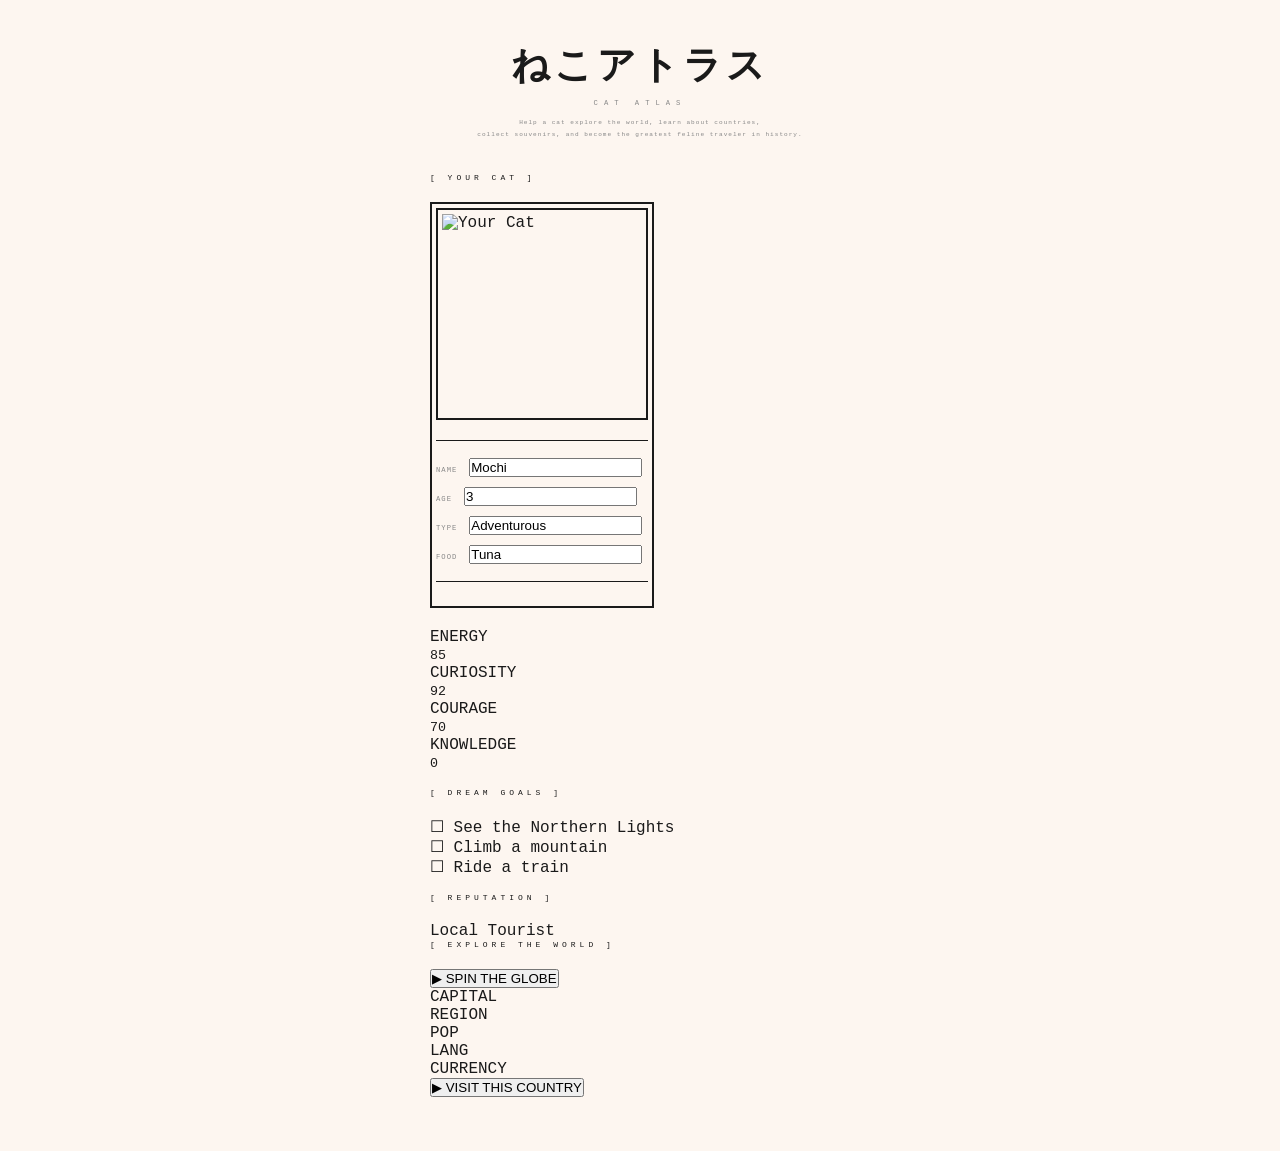
==== index.html @ 6ae35100 "Added a game-like structure" ====
<!DOCTYPE html>
<html lang="en">
<head>
    <meta charset="UTF-8">
    <meta name="viewport" content="width=device-width, initial-scale=1.0">
    <title>CatAtlas</title>
    <link href="https://fonts.googleapis.com/css2?family=Fredoka+One&family=Nunito:wght@400;700&display=swap" rel="stylesheet">
    <link rel="stylesheet" href="style.css">
</head>
<body>
    <div class="container">
        <header>
            <h1>ねこアトラス</h1>
            <p class="subtitle">CAT ATLAS</p>
            <p class="tagline">Help a cat explore the world, learn about countries,<br>collect souvenirs, and become the greatest feline traveler in history.</p>
        </header>

        <section class="card" id="cat-profile">
            <div class="card-title">[ YOUR CAT ]</div>
            <div class="img-frame">
                <div class="img-frame">
                <img id="catImage" src="cat.png" alt="Your Cat">
            </div>
            <div class="profile-info">
                <p><span>NAME</span><input class="editable" id="catName" value="Mochi" maxlength="12"></p>
                <p><span>AGE</span><input class="editable" id="catAge" value="3" maxlength="3"></p>
                <p><span>TYPE</span><input class="editable" id="catType" value="Adventurous" maxlength="14"></p>
                <p><span>FOOD</span><input class="editable" id="catFood" value="Tuna" maxlength="14"></p>
            </div>
        </div>
        <div class="stats">
            <div class="stat-row"><span>ENERGY</span><div class="bar"><div class="fill" style="width:85%"></div></div><small>85</small></div>
            <div class="stat-row"><span>CURIOSITY</span><div class="bar"><div class="fill" style="width:92%"></div></div><small>92</small></div>
            <div class="stat-row"><span>COURAGE</span><div class="bar"><div class="fill" style="width:70%"></div></div><small>70</small></div>
            <div class="stat-row"><span>KNOWLEDGE</span><div class="bar"><div class="fill" id="knowledgeFill" style="width:0%"></div></div><small id="knowledgeVal">0</small></div>
        </div>
        <div class="dream-goals">
            <div class="card-title" style="margin-top:16px">[ DREAM GOALS ]</div>
            <p id="goal1">☐ See the Northern Lights</p>
            <p id="goal2">☐ Climb a mountain</p>
            <p id="goal3">☐ Ride a train</p>
        </div>
        <div class="reputation">
            <div class="card-title" style="margin-top:16px">[ REPUTATION ]</div>
            <p id="reputationTitle">Local Tourist</p>
        </div>
    </section>

    <section class="card" id="explore">
        <div class="card-title">[ EXPLORE THE WORLD ]</div>
        <button id="spinBtn">▶ SPIN THE GLOBE</button>
        <div id="countryInfo" class="country-info hidden">
            <div class="country-header">
                <span id="countryFlag"></span>
                <strong id="countryName"></strong>
            </div>
            <div class="fact-grid">
                <p><span>CAPITAL</span><span id="countryCapital"></span></p>
                <p><span>REGION</span><span id="countryRegion"></span></p>
                <p><span>POP</span><span id="countryPop"></span></p>
                <p><span>LANG</span><span id="countryLang"></span></p>
                <p><span>CURRENCY</span><span id="countryCurrency"></span></p>
            </div>
            <div class="fun-fact" id="funFact"></div>
            <button id="visitBtn">▶ VISIT THIS COUNTRY</button>
        </div>
    </section>

    <script src="app.js"></script>
</body>
</html>
---- style.css ----
* {
    margin: 0;
    padding: 0;
    box-sizing: border-box;
}

body {
    background: #fdf6f0;
    min-height: 100vh;
    font-family: 'Press Start 2P', monospace;
    display: flex;
    justify-content: center;
    padding: 40px 16px;
    color: #1a1a1a;
}

.container {
    max-width: 420px;
    width: 100%;
}

header {
    text-align: center;
    margin-bottom: 32px;
}

.subtitle {
    font-size: 0.45rem;
    letter-spacing: 6px;
    color: #888;
    margin-bottom: 10px;
}

header h1 {
    font-family: 'Sawarabi Mincho', serif;
    font-size: 2.4rem;
    color: #1a1a1a;
    letter-spacing: 4px;
    margin-bottom: 8px;
}

.tagline {
    font-size: 0.38rem;
    color: #888;
    letter-spacing: 1px;
    line-height: 2;
}

.profile-card {
    border: 2px solid #1a1a1a;
    background: #fff;
    padding: 24px;
    text-align: center;
}

.card-title {
    font-size: 0.5rem;
    letter-spacing: 4px;
    margin-bottom: 20px;
    color: #1a1a1a;
}

.img-frame {
    border: 2px solid #1a1a1a;
    display: inline-block;
    padding: 4px;
    margin-bottom: 20px;
}

#catImage {
    width: 200px;
    height: 200px;
    object-fit: cover;
    object-position: center;
    display: block;
    margin: 0 auto;
}

#catImage.loading {
    opacity: 0.3;
}

.profile-info {
    text-align: left;
    border-top: 1px solid #1a1a1a;
    border-bottom: 1px solid #1a1a1a;
    padding: 12px 0;
    margin-bottom: 20px;
}

.profile-info p {
    font-size: 0.45rem;
    padding: 5px 0;
    letter-spacing: 1px;
    color: #1a1a1a;
}

.profile-info span {
    color: #888;
    margin-right: 12px;
}

#newCatBtn {
    background: #1a1a1a;
    border: 2px solid #1a1a1a;
    color: #fdf6f0;
    font-family: 'Press Start 2P', monospace;
    font-size: 0.5rem;
    padding: 12px 24px;
    cursor: pointer;
    letter-spacing: 2px;
    transition: background 0.15s, color 0.15s;
}

#newCatBtn:hover {
    background: #fdf6f0;
    color: #1a1a1a;
}

#newCatBtn:disabled {
    opacity: 0.4;
    cursor: not-allowed;
}
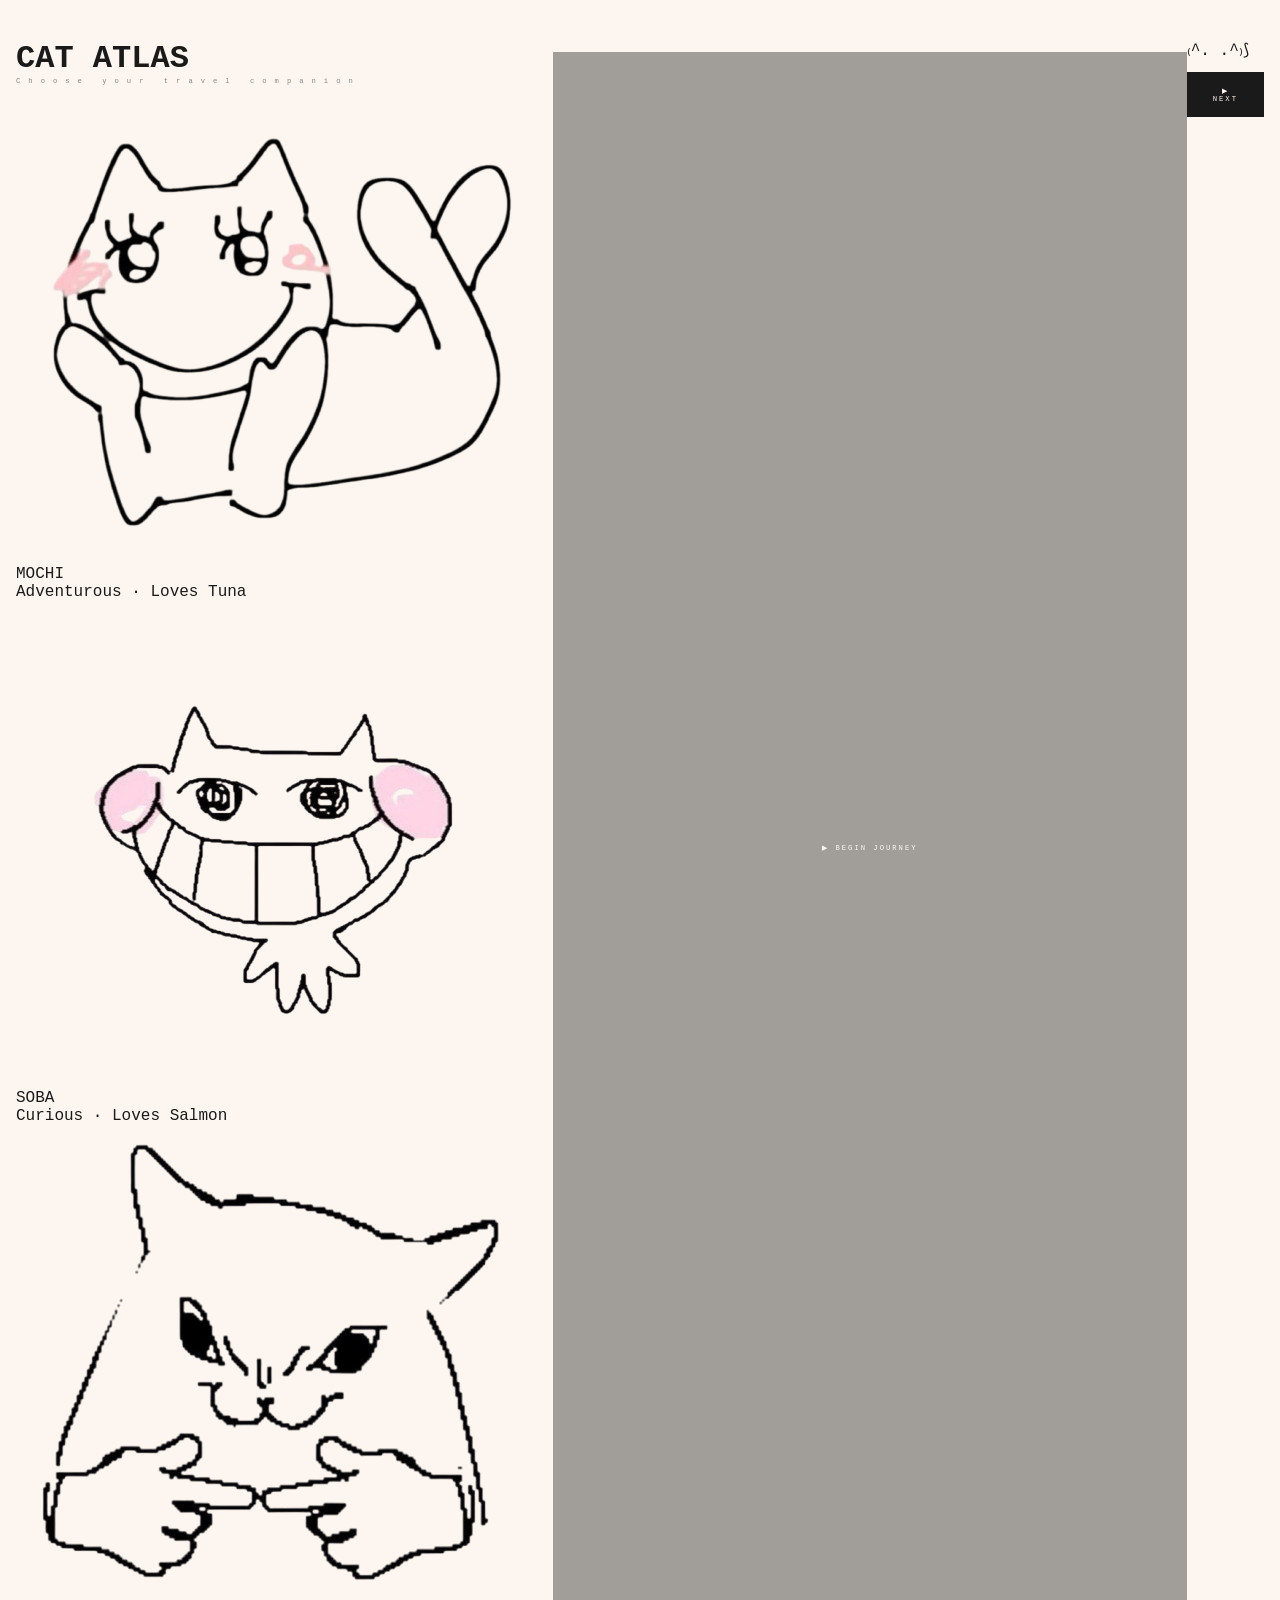
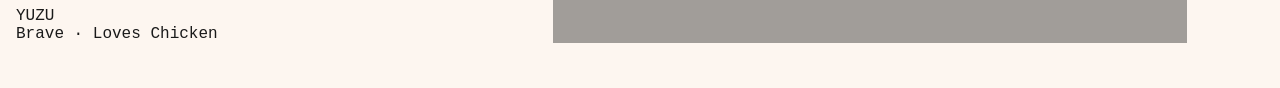
==== commit de1264e3: "Changing the whole html to create an actual character selection based experience" ====
--- a/index.html
+++ b/index.html
@@ -8,64 +8,52 @@
     <link rel="stylesheet" href="style.css">
 </head>
 <body>
-    <div class="container">
-        <header>
-            <h1>ねこアトラス</h1>
-            <p class="subtitle">CAT ATLAS</p>
-            <p class="tagline">Help a cat explore the world, learn about countries,<br>collect souvenirs, and become the greatest feline traveler in history.</p>
-        </header>
 
-        <section class="card" id="cat-profile">
-            <div class="card-title">[ YOUR CAT ]</div>
-            <div class="img-frame">
-                <div class="img-frame">
-                <img id="catImage" src="cat.png" alt="Your Cat">
-            </div>
-            <div class="profile-info">
-                <p><span>NAME</span><input class="editable" id="catName" value="Mochi" maxlength="12"></p>
-                <p><span>AGE</span><input class="editable" id="catAge" value="3" maxlength="3"></p>
-                <p><span>TYPE</span><input class="editable" id="catType" value="Adventurous" maxlength="14"></p>
-                <p><span>FOOD</span><input class="editable" id="catFood" value="Tuna" maxlength="14"></p>
+            <div class="cat-picker">
+                <div class="screen-select" class="screen active">
+                    <h1 class="screen-inner">
+                        <h1 class="logo">CAT ATLAS</h1>
+                        <p class="subtitle">Choose your travel companion</p>
+                    </h1>
+                    </div>
+                    <div class="cat-option" data-cat="mochi" data-img="mochi.png">
+                        <div class="cat-avatar">
+                            <img src="mochi.png" alt="Mochi">
+                        </div>
+                        <p class="cat-name">MOCHI</p>
+                        <p class="cat-desc">Adventurous · Loves Tuna</p>
+                    </div>
+                    <div class="cat-option" data-cat="soba" data-img="soba.png">
+                        <div class="cat-avatar">
+                            <img src="soba.png" alt="Soba">
+                        </div>
+                        <p class="cat-name">SOBA</p>
+                        <p class="cat-desc">Curious · Loves Salmon</p>
+                    </div>
+                    <div class="cat-option" data-cat="yuzu" data-img="yuzu.png">
+                        <div class="cat-avatar">
+                            <img src="yuzu.png" alt="Yuzu">
+                        </div>
+                        <p class="cat-name">YUZU</p>
+                        <p class="cat-desc">Brave · Loves Chicken</p>
+                    </div>
+                </div>
+
+                        <button id="selectCatBtn" disabled>▶ BEGIN JOURNEY</button>
             </div>
         </div>
-        <div class="stats">
-            <div class="stat-row"><span>ENERGY</span><div class="bar"><div class="fill" style="width:85%"></div></div><small>85</small></div>
-            <div class="stat-row"><span>CURIOSITY</span><div class="bar"><div class="fill" style="width:92%"></div></div><small>92</small></div>
-            <div class="stat-row"><span>COURAGE</span><div class="bar"><div class="fill" style="width:70%"></div></div><small>70</small></div>
-            <div class="stat-row"><span>KNOWLEDGE</span><div class="bar"><div class="fill" id="knowledgeFill" style="width:0%"></div></div><small id="knowledgeVal">0</small></div>
+
+        <div id="screen-intro" class="screen">
+            <div class="screen-inner">
+                <div class="narrator-box">
+                    <div class="narratort-avatar" id="narratorAvatar">₍^. .^₎⟆</div>
+                    <div class="speech-bubble" id="speechBubble">
+                        <p id="narratorText"></p>
+                        <span class="cursor"></span>
+                    </div>
+                </div>
+                <button id="nextLineBtn">▶ NEXT</button>
+            </div>
         </div>
-        <div class="dream-goals">
-            <div class="card-title" style="margin-top:16px">[ DREAM GOALS ]</div>
-            <p id="goal1">☐ See the Northern Lights</p>
-            <p id="goal2">☐ Climb a mountain</p>
-            <p id="goal3">☐ Ride a train</p>
-        </div>
-        <div class="reputation">
-            <div class="card-title" style="margin-top:16px">[ REPUTATION ]</div>
-            <p id="reputationTitle">Local Tourist</p>
-        </div>
-    </section>
 
-    <section class="card" id="explore">
-        <div class="card-title">[ EXPLORE THE WORLD ]</div>
-        <button id="spinBtn">▶ SPIN THE GLOBE</button>
-        <div id="countryInfo" class="country-info hidden">
-            <div class="country-header">
-                <span id="countryFlag"></span>
-                <strong id="countryName"></strong>
-            </div>
-            <div class="fact-grid">
-                <p><span>CAPITAL</span><span id="countryCapital"></span></p>
-                <p><span>REGION</span><span id="countryRegion"></span></p>
-                <p><span>POP</span><span id="countryPop"></span></p>
-                <p><span>LANG</span><span id="countryLang"></span></p>
-                <p><span>CURRENCY</span><span id="countryCurrency"></span></p>
-            </div>
-            <div class="fun-fact" id="funFact"></div>
-            <button id="visitBtn">▶ VISIT THIS COUNTRY</button>
-        </div>
-    </section>
-
-    <script src="app.js"></script>
-</body>
-</html>
+        
--- a/style.css
+++ b/style.css
@@ -1,7 +1,7 @@
-* {
-    margin: 0;
-    padding: 0;
-    box-sizing: border-box;
+* { 
+    margin: 0; 
+    padding: 0; 
+    box-sizing: border-box; 
 }
 
 body {
@@ -15,109 +15,214 @@
 }
 
 .container {
-    max-width: 420px;
+    max-width: 520px;
     width: 100%;
-}
-
-header {
-    text-align: center;
-    margin-bottom: 32px;
-}
-
-.subtitle {
-    font-size: 0.45rem;
-    letter-spacing: 6px;
-    color: #888;
-    margin-bottom: 10px;
+    display: flex;
+    flex-direction: column;
+    gap: 24px;
+}
+
+header { 
+    text-align: center; 
 }
 
 header h1 {
     font-family: 'Sawarabi Mincho', serif;
     font-size: 2.4rem;
-    color: #1a1a1a;
     letter-spacing: 4px;
-    margin-bottom: 8px;
+    margin-bottom: 6px;
+}
+
+.subtitle {
+    font-size: 0.45rem;
+    letter-spacing: 8px;
+    color: #888;
+    margin-bottom: 10px;
 }
 
 .tagline {
     font-size: 0.38rem;
     color: #888;
-    letter-spacing: 1px;
-    line-height: 2;
-}
-
-.profile-card {
+    line-height: 2.4;
+}
+
+.card {
     border: 2px solid #1a1a1a;
     background: #fff;
     padding: 24px;
-    text-align: center;
 }
 
 .card-title {
-    font-size: 0.5rem;
+    font-size: 0.45rem;
     letter-spacing: 4px;
-    margin-bottom: 20px;
-    color: #1a1a1a;
+    margin-bottom: 16px;
 }
 
 .img-frame {
     border: 2px solid #1a1a1a;
     display: inline-block;
     padding: 4px;
-    margin-bottom: 20px;
+    margin-bottom: 16px;
 }
 
 #catImage {
-    width: 200px;
-    height: 200px;
+    width: 120px;
+    height: 120px;
     object-fit: cover;
     object-position: center;
     display: block;
-    margin: 0 auto;
-}
-
-#catImage.loading {
-    opacity: 0.3;
-}
-
-.profile-info {
-    text-align: left;
-    border-top: 1px solid #1a1a1a;
-    border-bottom: 1px solid #1a1a1a;
-    padding: 12px 0;
-    margin-bottom: 20px;
+}
+
+.profile-info { 
+    margin-bottom: 16px; 
 }
 
 .profile-info p {
-    font-size: 0.45rem;
+    font-size: 0.4rem;
+    padding: 6px 0;
+    border-bottom: 1px dashed #eee;
+    display: flex;
+    align-items: center;
+    gap: 10px;
+}
+
+.profile-info span { 
+    color: #888; 
+    min-width: 44px; 
+}
+
+.editable {
+    font-family: 'Press Start 2P', monospace;
+    font-size: 0.4rem;
+    border: none;
+    background: transparent;
+    color: #1a1a1a;
+    outline: none;
+    border-bottom: 1px dashed #ccc;
+    width: 100%;
+}
+
+.stats { 
+    margin-bottom: 16px; 
+}
+
+.stat-row {
+    display: flex;
+    align-items: center;
+    gap: 8px;
+    margin-bottom: 8px;
+    font-size: 0.35rem;
+}
+
+.stat-row > span { 
+    min-width: 88px; 
+    color: #888; 
+}
+
+.bar {
+    flex: 1;
+    height: 6px;
+    background: #eee;
+    border: 1px solid #ccc;
+}
+
+.fill {
+    height: 100%;
+    background: #1a1a1a;
+    transition: width 0.4s ease;
+}
+
+.stat-row small { 
+    min-width: 24px; 
+    text-align: right; 
+    font-size: 0.35rem; 
+}
+
+.dream-goals p, .reputation p {
+    font-size: 0.4rem;
+    color: #888;
+    padding: 4px 0;
+    line-height: 2;
+}
+
+#reputationTitle { 
+    color: #1a1a1a; 
+    font-size: 0.45rem; 
+}
+
+.country-info { 
+    margin-top: 16px; 
+}
+
+.country-info.hidden { 
+    display: none; 
+}
+
+.country-header {
+    display: flex;
+    align-items: center;
+    gap: 10px;
+    margin-bottom: 14px;
+}
+
+#countryFlag { 
+    font-size: 2rem; 
+}
+
+#countryName { 
+    font-size: 0.5rem; 
+    letter-spacing: 2px; 
+}
+
+.fact-grid p {
+    font-size: 0.38rem;
     padding: 5px 0;
-    letter-spacing: 1px;
-    color: #1a1a1a;
-}
-
-.profile-info span {
-    color: #888;
-    margin-right: 12px;
-}
-
-#newCatBtn {
+    border-bottom: 1px dashed #eee;
+    display: flex;
+    gap: 10px;
+}
+
+.fact-grid p span:first-child { 
+    color: #888; 
+    min-width: 74px; 
+}
+
+.fun-fact {
+    margin: 14px 0;
+    font-size: 0.38rem;
+    line-height: 2.4;
+    color: #555;
+    border-left: 3px solid #1a1a1a;
+    padding-left: 12px;
+}
+
+button {
     background: #1a1a1a;
     border: 2px solid #1a1a1a;
     color: #fdf6f0;
     font-family: 'Press Start 2P', monospace;
-    font-size: 0.5rem;
+    font-size: 0.45rem;
     padding: 12px 24px;
     cursor: pointer;
     letter-spacing: 2px;
     transition: background 0.15s, color 0.15s;
-}
-
-#newCatBtn:hover {
-    background: #fdf6f0;
-    color: #1a1a1a;
-}
-
-#newCatBtn:disabled {
-    opacity: 0.4;
-    cursor: not-allowed;
-}+    width: 100%;
+    display: block;
+    margin-top: 12px;
+}
+
+button:hover { 
+    background: #fdf6f0; 
+    color: #1a1a1a; 
+}
+
+button:disabled { 
+    opacity: 0.4; 
+    cursor: not-allowed; 
+}
+
+.placeholder { 
+    font-size: 0.38rem; 
+    color: #bbb; 
+    line-height: 2; 
+}
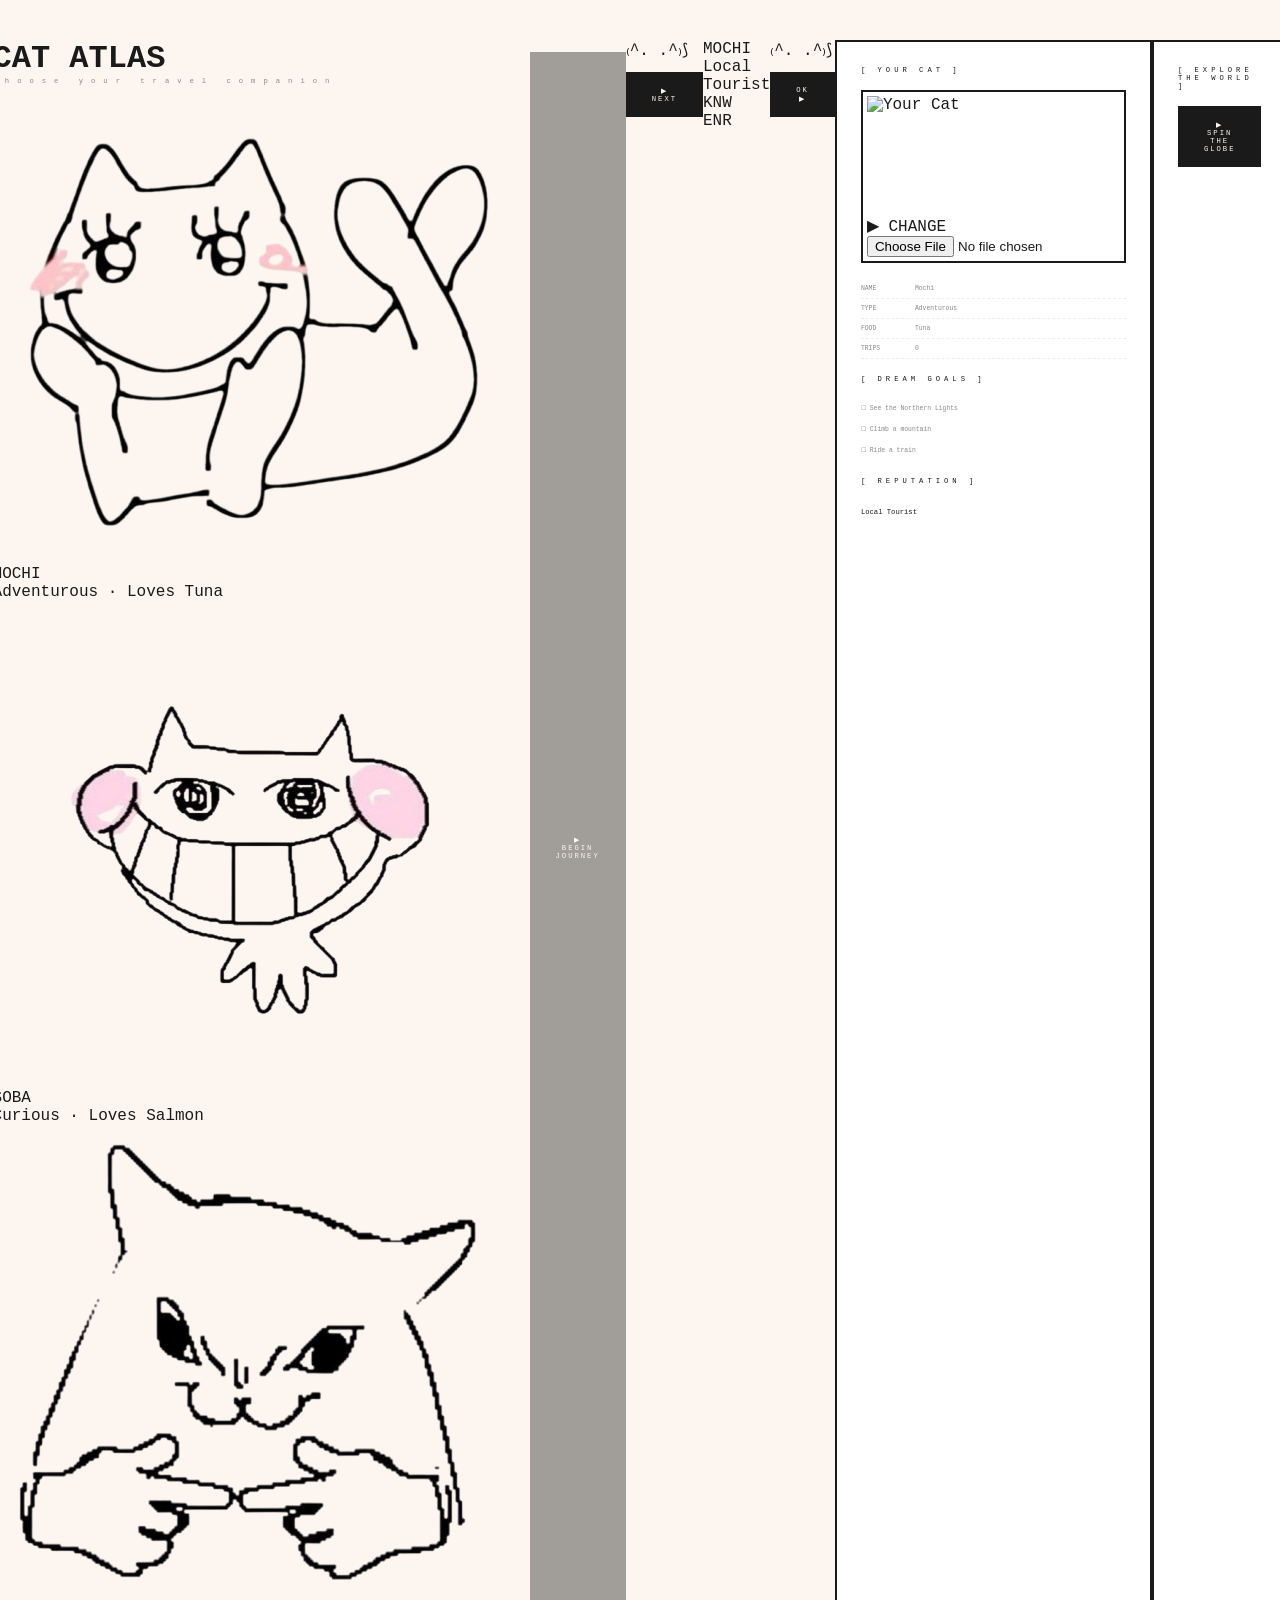
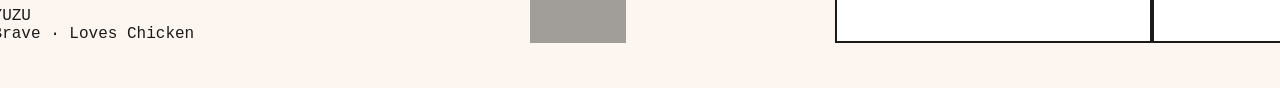
==== commit fb2dce9c: "Added the interface and basic js to figure out the user chosen cat routes" ====
--- a/index.html
+++ b/index.html
@@ -56,4 +56,68 @@
             </div>
         </div>
 
-        +        <div id="screen-game" class="screen">
+
+            <div id="cat-bar">
+                <div class="cat-bar-avatar" id="barAvatar">MOCHI</div>
+                <span id="barRep">Local Tourist</span>
+            </div>
+            <div class="cat-bar-stats">
+                <div class="mini-stat"><span>KNW</span><div class="mini-bar"><div class="mini-fill" id="barKnowledge" style="width:0%"></div></div></div>
+                <div class="mini-stat"><span>ENR</span><div class="mini-bar"><div class="mini-fill" style="width:85%"></div></div></div>
+            </div>
+        </div>
+
+        <div id="tutorial-tip" class="tutorial-tip hidden">
+            <div class="tip-avatar" id="tipAvatar">₍^. .^₎⟆</div>
+            <p id="tipText"></p>
+            <button id="tipNextBtn">OK ▶</button>
+        </div>
+
+        <section class="card" id="cat-profile">
+            <div class="card-title">[ YOUR CAT ]</div>
+            <div class="cat-top">
+                <div class="img-frame">
+                    <img id="catImage" src="" alt="Your Cat">
+                    <label class="upload-label" for="catUpload">▶ CHANGE</label>
+                    <input type="file" id="catUpload" accept="image/*">
+                </div>
+                <div class="profile-info">
+                    <p><span>NAME</span><span id="profileName">Mochi</span></p>
+                    <p><span>TYPE</span><span id="profileType">Adventurous</span></p>
+                    <p><span>FOOD</span><span id="profileFood">Tuna</span></p>
+                    <p><span>TRIPS</span><span id="profileTrips">0</span></p>
+                </div>
+            </div>
+            <div class="dream-goals">
+                <div class="card-title" style="margin-top:16px">[ DREAM GOALS ]</div>
+                <p id="goal1">☐ See the Northern Lights</p>
+                <p id="goal2">☐ Climb a mountain</p>
+                <p id="goal3">☐ Ride a train</p>
+            </div>
+            <div class="reputation">
+                <div class="card-title" style="margin-top:16px">[ REPUTATION ]</div>
+                <p id="reputationTitle">Local Tourist</p>
+            </div>
+        </section>
+
+        <section class="card" id="explore">
+            <div class="card-title">[ EXPLORE THE WORLD ]</div>
+            <button id="spinBtn">▶ SPIN THE GLOBE</button>
+            <div id="countryInfo" class="country-info hidden">
+                <div class="country-header">
+                    <span id="countryFla"></span>
+                    <strong id="countryName"></strong>
+                </div>
+                <div class="fact-grid">
+                    <p><span>CAPITAL</span><span id="countryCapital"></span></p>
+                    <p><span>REGION</span><span id="countryRegion"></span></p>
+                    <p><span>POP</span><span id="countryPop"></span></p>
+                    <p><span>LANG</span><span id="countryLang"></span></p>
+                    <p><span>CURRENCY</span><span id="countryCurrency"></span></p>
+                    <p><span>AREA</span><span id="countryArea"></span></p>
+                </div>
+                <div class="fun-fact" id="funFact"></div>
+                <button id="visitBtn">▶ VISIT THIS COUNTRY</button>
+            </div>
+        </section>
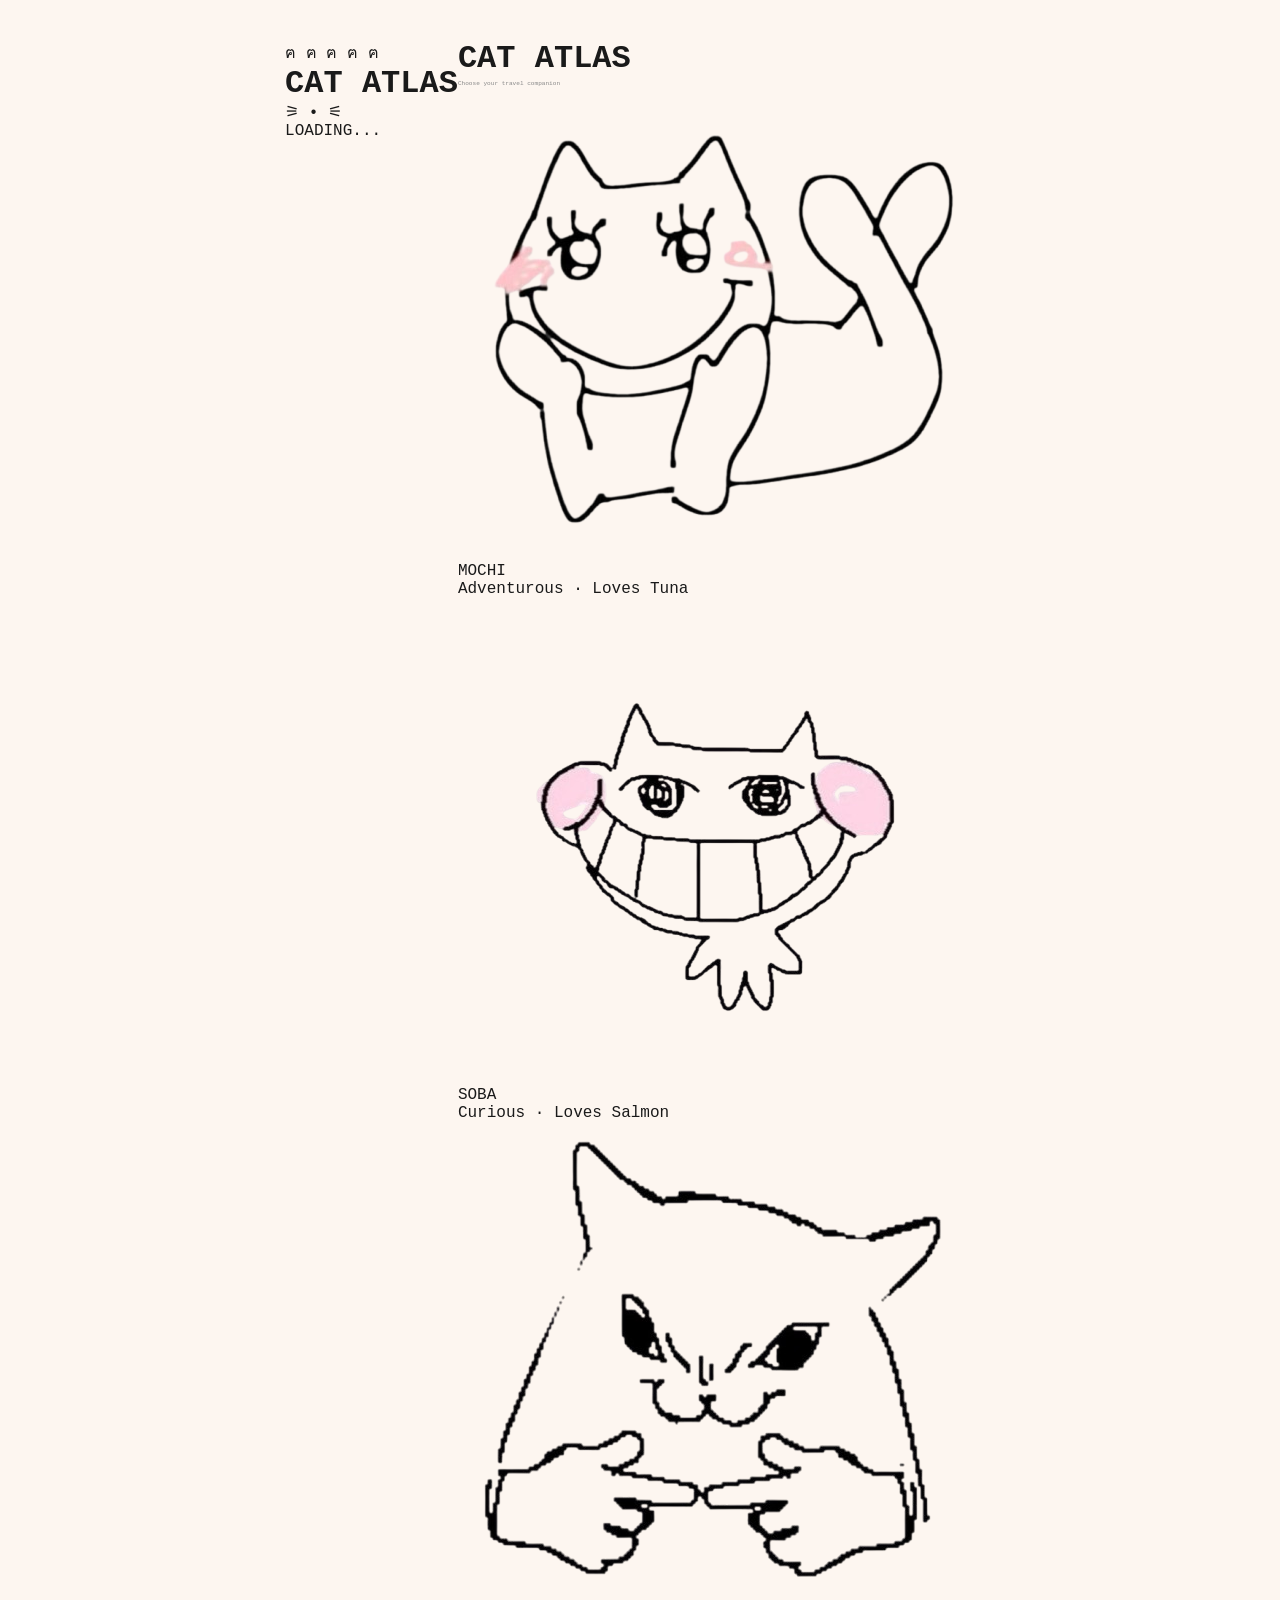
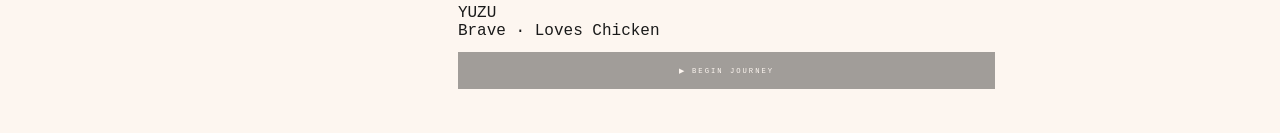
==== commit a65d60b6: "Working on the starting screen from scratch because my html doesn't seem to be working" ====
--- a/index.html
+++ b/index.html
@@ -9,115 +9,51 @@
 </head>
 <body>
 
+    <div id="screen-loading" class="screen active">
+        <div class="loading-inner">
+            <div class="paw-trail">
+                <span class="paw" style="--d:0s">ฅ</span>
+                <span class="paw" style="--d:0.2s">ฅ</span>
+                <span class="paw" style="--d:0.4s">ฅ</span>
+                <span class="paw" style="-d:0.6s">ฅ</span>
+                <span class="paw" style="--d:0.8s">ฅ</span>
+            </div>
+            <h1 class="logo">CAT ATLAS</h1>
+            <div class="loading-bar-wrap">
+                <div class="loading-bar" id="loadingBar"></div>
+                <div class="loading-cat" id="loadingCat">⚞ • ⚟</div>
+            </div>
+            <p class="loading-text" id="loadingText">LOADING...</p>
+        </div>
+    </div>
+
+    <div id="screen-select" class="screen">
+        <div class="select-inner">
+            <h1 class="logo">CAT ATLAS</h1>
+            <p class="tagline">Choose your travel companion</p>
             <div class="cat-picker">
-                <div class="screen-select" class="screen active">
-                    <h1 class="screen-inner">
-                        <h1 class="logo">CAT ATLAS</h1>
-                        <p class="subtitle">Choose your travel companion</p>
-                    </h1>
+                <div class="cat-option" data-cat="mochi" data-type="Adventurous" data-food="Tuna" data-img="mochi.png">
+                    <div class="cat-avatar">
+                        <img src="mochi.png" alt="Mochi">
                     </div>
-                    <div class="cat-option" data-cat="mochi" data-img="mochi.png">
-                        <div class="cat-avatar">
-                            <img src="mochi.png" alt="Mochi">
-                        </div>
-                        <p class="cat-name">MOCHI</p>
-                        <p class="cat-desc">Adventurous · Loves Tuna</p>
+                    <p class="cat-name">MOCHI</p>
+                    <p class="cat-desc">Adventurous · Loves Tuna</p>
+                </div>
+                <div class="cat-option" data-cat="soba" data-type="Curious" data-food="Salmon" data-img="soba.png">
+                    <div class="cat-avatar">
+                        <img src="soba.png" alt="Soba">
                     </div>
-                    <div class="cat-option" data-cat="soba" data-img="soba.png">
-                        <div class="cat-avatar">
-                            <img src="soba.png" alt="Soba">
-                        </div>
-                        <p class="cat-name">SOBA</p>
-                        <p class="cat-desc">Curious · Loves Salmon</p>
+                    <p class="cat-name">SOBA</p>
+                    <p class="cat-desc">Curious · Loves Salmon</p>
+                </div>
+                <div class="cat-option" data-cat="yuzu" data-type="Brave" data-food="Chicken" data-img="yuzu.png">
+                    <div class="cat-avatar">
+                        <img src="yuzu.png" alt="Yuzu">
                     </div>
-                    <div class="cat-option" data-cat="yuzu" data-img="yuzu.png">
-                        <div class="cat-avatar">
-                            <img src="yuzu.png" alt="Yuzu">
-                        </div>
-                        <p class="cat-name">YUZU</p>
-                        <p class="cat-desc">Brave · Loves Chicken</p>
-                    </div>
-                </div>
-
-                        <button id="selectCatBtn" disabled>▶ BEGIN JOURNEY</button>
-            </div>
-        </div>
-
-        <div id="screen-intro" class="screen">
-            <div class="screen-inner">
-                <div class="narrator-box">
-                    <div class="narratort-avatar" id="narratorAvatar">₍^. .^₎⟆</div>
-                    <div class="speech-bubble" id="speechBubble">
-                        <p id="narratorText"></p>
-                        <span class="cursor"></span>
-                    </div>
-                </div>
-                <button id="nextLineBtn">▶ NEXT</button>
-            </div>
-        </div>
-
-        <div id="screen-game" class="screen">
-
-            <div id="cat-bar">
-                <div class="cat-bar-avatar" id="barAvatar">MOCHI</div>
-                <span id="barRep">Local Tourist</span>
-            </div>
-            <div class="cat-bar-stats">
-                <div class="mini-stat"><span>KNW</span><div class="mini-bar"><div class="mini-fill" id="barKnowledge" style="width:0%"></div></div></div>
-                <div class="mini-stat"><span>ENR</span><div class="mini-bar"><div class="mini-fill" style="width:85%"></div></div></div>
-            </div>
-        </div>
-
-        <div id="tutorial-tip" class="tutorial-tip hidden">
-            <div class="tip-avatar" id="tipAvatar">₍^. .^₎⟆</div>
-            <p id="tipText"></p>
-            <button id="tipNextBtn">OK ▶</button>
-        </div>
-
-        <section class="card" id="cat-profile">
-            <div class="card-title">[ YOUR CAT ]</div>
-            <div class="cat-top">
-                <div class="img-frame">
-                    <img id="catImage" src="" alt="Your Cat">
-                    <label class="upload-label" for="catUpload">▶ CHANGE</label>
-                    <input type="file" id="catUpload" accept="image/*">
-                </div>
-                <div class="profile-info">
-                    <p><span>NAME</span><span id="profileName">Mochi</span></p>
-                    <p><span>TYPE</span><span id="profileType">Adventurous</span></p>
-                    <p><span>FOOD</span><span id="profileFood">Tuna</span></p>
-                    <p><span>TRIPS</span><span id="profileTrips">0</span></p>
+                    <p class="cat-name">YUZU</p>
+                    <p class="cat-desc">Brave · Loves Chicken</p>
                 </div>
             </div>
-            <div class="dream-goals">
-                <div class="card-title" style="margin-top:16px">[ DREAM GOALS ]</div>
-                <p id="goal1">☐ See the Northern Lights</p>
-                <p id="goal2">☐ Climb a mountain</p>
-                <p id="goal3">☐ Ride a train</p>
-            </div>
-            <div class="reputation">
-                <div class="card-title" style="margin-top:16px">[ REPUTATION ]</div>
-                <p id="reputationTitle">Local Tourist</p>
-            </div>
-        </section>
-
-        <section class="card" id="explore">
-            <div class="card-title">[ EXPLORE THE WORLD ]</div>
-            <button id="spinBtn">▶ SPIN THE GLOBE</button>
-            <div id="countryInfo" class="country-info hidden">
-                <div class="country-header">
-                    <span id="countryFla"></span>
-                    <strong id="countryName"></strong>
-                </div>
-                <div class="fact-grid">
-                    <p><span>CAPITAL</span><span id="countryCapital"></span></p>
-                    <p><span>REGION</span><span id="countryRegion"></span></p>
-                    <p><span>POP</span><span id="countryPop"></span></p>
-                    <p><span>LANG</span><span id="countryLang"></span></p>
-                    <p><span>CURRENCY</span><span id="countryCurrency"></span></p>
-                    <p><span>AREA</span><span id="countryArea"></span></p>
-                </div>
-                <div class="fun-fact" id="funFact"></div>
-                <button id="visitBtn">▶ VISIT THIS COUNTRY</button>
-            </div>
-        </section>+            <button id="selectCatBtn" disabled>▶ BEGIN JOURNEY</button>
+        </div>
+    </div>
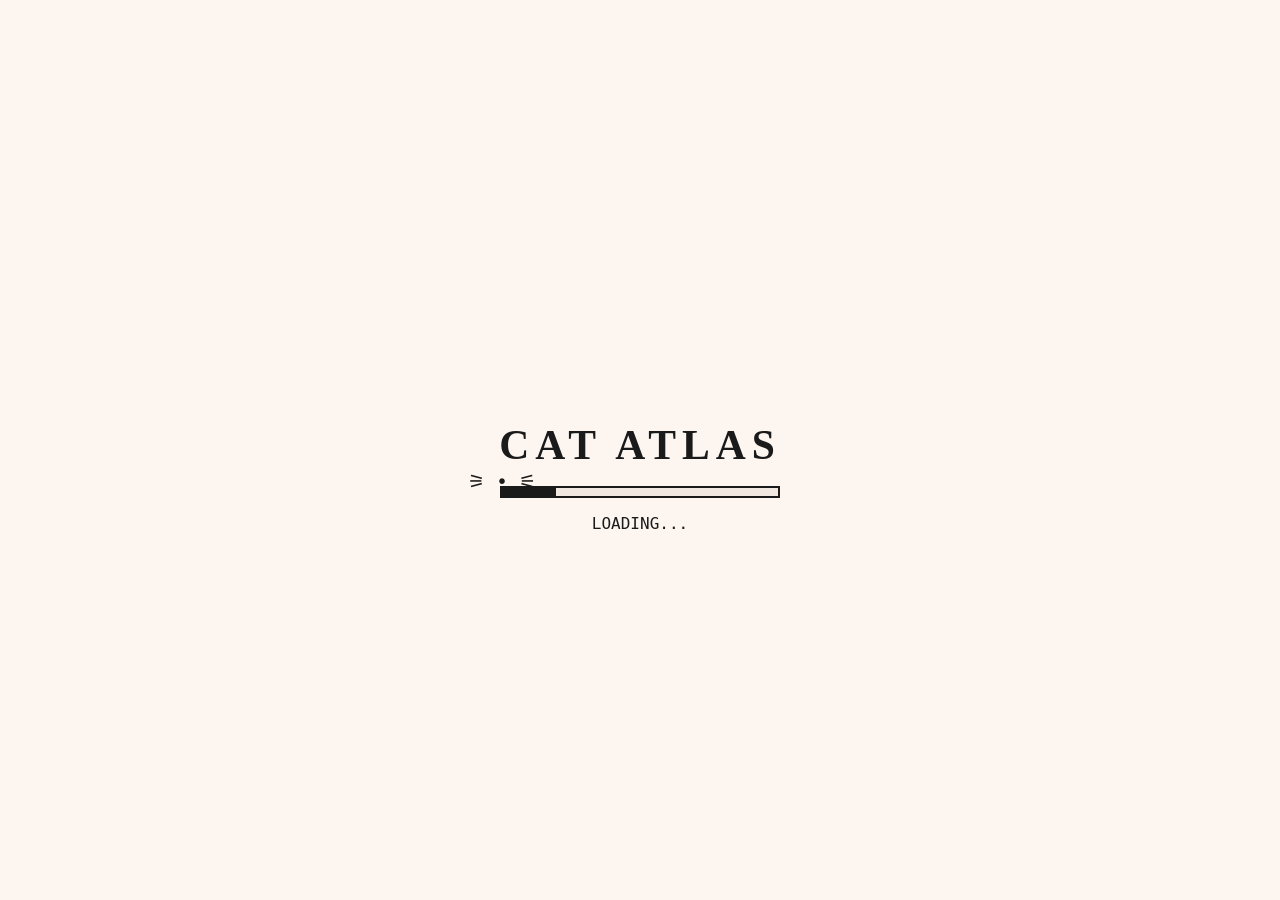
==== commit 20d973cb: "Made the loading screen work" ====
--- a/index.html
+++ b/index.html
@@ -30,7 +30,7 @@
     <div id="screen-select" class="screen">
         <div class="select-inner">
             <h1 class="logo">CAT ATLAS</h1>
-            <p class="tagline">Choose your travel companion</p>
+            <p class="tagline">— choose your travel companion —</p>
             <div class="cat-picker">
                 <div class="cat-option" data-cat="mochi" data-type="Adventurous" data-food="Tuna" data-img="mochi.png">
                     <div class="cat-avatar">
@@ -54,6 +54,14 @@
                     <p class="cat-desc">Brave · Loves Chicken</p>
                 </div>
             </div>
+            <div id="selectedPreview" class="selected-preview hidden">
+                <p id="previewText"></p>
+            </div>
+
             <button id="selectCatBtn" disabled>▶ BEGIN JOURNEY</button>
         </div>
-    </div>+    </div>
+
+    <script src="app.js"></script>
+</body>
+</html>
--- a/style.css
+++ b/style.css
@@ -6,223 +6,164 @@
 
 body {
     background: #fdf6f0;
+    font-family: 'Press Start 2P', monospace;
+    color: #1a1a1a;
     min-height: 100vh;
-    font-family: 'Press Start 2P', monospace;
-    display: flex;
-    justify-content: center;
-    padding: 40px 16px;
-    color: #1a1a1a;
 }
 
-.container {
-    max-width: 520px;
-    width: 100%;
+.screen {
+    display: none;
+    min-height: 100vh;
+}
+
+.screen.active {
+    display: flex;
+    align-items: center;
+    justify-content: center;
+}
+
+#screen-loading {
+    background: #fdf6f0;
+}
+
+.loading-inner {
+    text-align: center;
+    padding: 40px 20px;
     display: flex;
     flex-direction: column;
-    gap: 24px;
+    align-items: center;
+    gap: 16px;
 }
 
-header { 
-    text-align: center; 
+.paw-trail {
+    display: flex;
+    gap: 6px;
+    margin-bottom: 8px;
 }
 
-header h1 {
-    font-family: 'Sawarabi Mincho', serif;
-    font-size: 2.4rem;
-    letter-spacing: 4px;
-    margin-bottom: 6px;
+.paw {
+    font-size: 1.2rem;
+    opacity: 0;
+    animation: pawPop 1s ease-in-out infinite;
+    animation-delay: var(--d);
 }
 
-.subtitle {
-    font-size: 0.45rem;
-    letter-spacing: 8px;
-    color: #888;
-    margin-bottom: 10px;
+@keyframes pawPop {
+    0%, 100% {
+        opacity: 0;
+        transform: translateY(4px) scale(0.8);
+    }
+    50% {
+        opacity: 1;
+        transform: translateY(0px) scale(1.1);
+    }
 }
 
-.tagline {
-    font-size: 0.38rem;
-    color: #888;
-    line-height: 2.4;
+.logo {
+    font-family: 'Sawarabi Mincho', serif;
+    font-size: 2.6rem;
+    letter-spacing: 6px;
+    line-height: 1.2;
 }
 
-.card {
-    border: 2px solid #1a1a1a;
-    background: #fff;
-    padding: 24px;
+.logo-sub {
+    font-size: 0.45rem;
+    letter-spacing: 10px;
+    color: #aaa;
+    margin-top: -8px;
 }
 
-.card-title {
-    font-size: 0.45rem;
-    letter-spacing: 4px;
-    margin-bottom: 16px;
+.loading-bar-wrap {
+    width: 280px;
+    height: 12px;
+    border: 2px solid #1a1a1a;
+    position: relative;
+    background: #f0e8e0;
 }
 
-.img-frame {
-    border: 2px solid #1a1a1a;
-    display: inline-block;
-    padding: 4px;
-    margin-bottom: 16px;
+.loading-bar {
+    height: 100%;
+    background: #1a1a1a;
+    width: 0%;
+    transition: width 0.35s ease;
 }
 
-#catImage {
-    width: 120px;
-    height: 120px;
-    object-fit: cover;
-    object-position: center;
-    display: block;
+.loading-cat {
+    position: absolute;
+    top: -18px;
+    left: 0%;
+    font-size: 1.2rem;
+    transition: left 0.35s ease;
+    transform: translateX(-50%);
 }
 
-.profile-info { 
-    margin-bottom: 16px; 
+@keyframes blink { 50% { opacity: 0; } }
+
+#screen-select { background: #fdf6f0; }
+
+.select-inner {
+    text-align: center;
+    padding: 40px 20px;
+    display: flex;
+    flex-direction: column;
+    align-items: center;
+    gap: 20px;
+    width: 100%;
+    max-width: 860px;
 }
 
-.profile-info p {
-    font-size: 0.4rem;
-    padding: 6px 0;
-    border-bottom: 1px dashed #eee;
-    display: flex;
-    align-items: center;
-    gap: 10px;
+.select-tagline {
+    font-size: 0.38rem;
+    color: #aaa;
+    letter-spacing: 3px;
 }
 
-.profile-info span { 
-    color: #888; 
-    min-width: 44px; 
+.cat-picker {
+    display: flex;
+    flex-direction: row;
+    gap: 20px;
+    justify-content: center;
+    flex-wrap: wrap;
 }
 
-.editable {
-    font-family: 'Press Start 2P', monospace;
-    font-size: 0.4rem;
-    border: none;
-    background: transparent;
-    color: #1a1a1a;
-    outline: none;
-    border-bottom: 1px dashed #ccc;
-    width: 100%;
+.cat-option {
+    border: 2px solid #ddd;
+    background: #fff;
+    padding: 20px 16px;
+    width: 200px;
+    cursor: pointer;
+    position: relative;
+    overflow: hidden;
+    transition: border-color 0.2s, transform 0.2s, box-shadow 0.2s;
+    text-align: center;
 }
 
-.stats { 
-    margin-bottom: 16px; 
+.cat-option:hover {
+    border-color: #1a1a1a;
+    transform: translateY(-6px);
+    box-shadow: 0 8px 0px #1a1a1a;
 }
 
-.stat-row {
-    display: flex;
-    align-items: center;
-    gap: 8px;
-    margin-bottom: 8px;
-    font-size: 0.35rem;
+.cat-option.selected {
+    border-color: #1a1a1a;
+    transform: translateY(-6px);
+    box-shadow: 0 8px 0px #1a1a1a;
+    background: #fff8f4;
 }
 
-.stat-row > span { 
-    min-width: 88px; 
-    color: #888; 
+.cat-shine {
+    position: absolute;
+    top: -60%;
+    left: -60%;
+    width: 60%;
+    height: 200%;
+    background: rgba(255,255,255,0.4);
+    transform: rotate(25deg);
+    transition: left 0.4s ease;
+    pointer-events: none;
 }
 
-.bar {
-    flex: 1;
-    height: 6px;
-    background: #eee;
-    border: 1px solid #ccc;
+cat-option:hover .cat-shine {
+    left: 140%;
 }
 
-.fill {
-    height: 100%;
-    background: #1a1a1a;
-    transition: width 0.4s ease;
-}
-
-.stat-row small { 
-    min-width: 24px; 
-    text-align: right; 
-    font-size: 0.35rem; 
-}
-
-.dream-goals p, .reputation p {
-    font-size: 0.4rem;
-    color: #888;
-    padding: 4px 0;
-    line-height: 2;
-}
-
-#reputationTitle { 
-    color: #1a1a1a; 
-    font-size: 0.45rem; 
-}
-
-.country-info { 
-    margin-top: 16px; 
-}
-
-.country-info.hidden { 
-    display: none; 
-}
-
-.country-header {
-    display: flex;
-    align-items: center;
-    gap: 10px;
-    margin-bottom: 14px;
-}
-
-#countryFlag { 
-    font-size: 2rem; 
-}
-
-#countryName { 
-    font-size: 0.5rem; 
-    letter-spacing: 2px; 
-}
-
-.fact-grid p {
-    font-size: 0.38rem;
-    padding: 5px 0;
-    border-bottom: 1px dashed #eee;
-    display: flex;
-    gap: 10px;
-}
-
-.fact-grid p span:first-child { 
-    color: #888; 
-    min-width: 74px; 
-}
-
-.fun-fact {
-    margin: 14px 0;
-    font-size: 0.38rem;
-    line-height: 2.4;
-    color: #555;
-    border-left: 3px solid #1a1a1a;
-    padding-left: 12px;
-}
-
-button {
-    background: #1a1a1a;
-    border: 2px solid #1a1a1a;
-    color: #fdf6f0;
-    font-family: 'Press Start 2P', monospace;
-    font-size: 0.45rem;
-    padding: 12px 24px;
-    cursor: pointer;
-    letter-spacing: 2px;
-    transition: background 0.15s, color 0.15s;
-    width: 100%;
-    display: block;
-    margin-top: 12px;
-}
-
-button:hover { 
-    background: #fdf6f0; 
-    color: #1a1a1a; 
-}
-
-button:disabled { 
-    opacity: 0.4; 
-    cursor: not-allowed; 
-}
-
-.placeholder { 
-    font-size: 0.38rem; 
-    color: #bbb; 
-    line-height: 2; 
-}
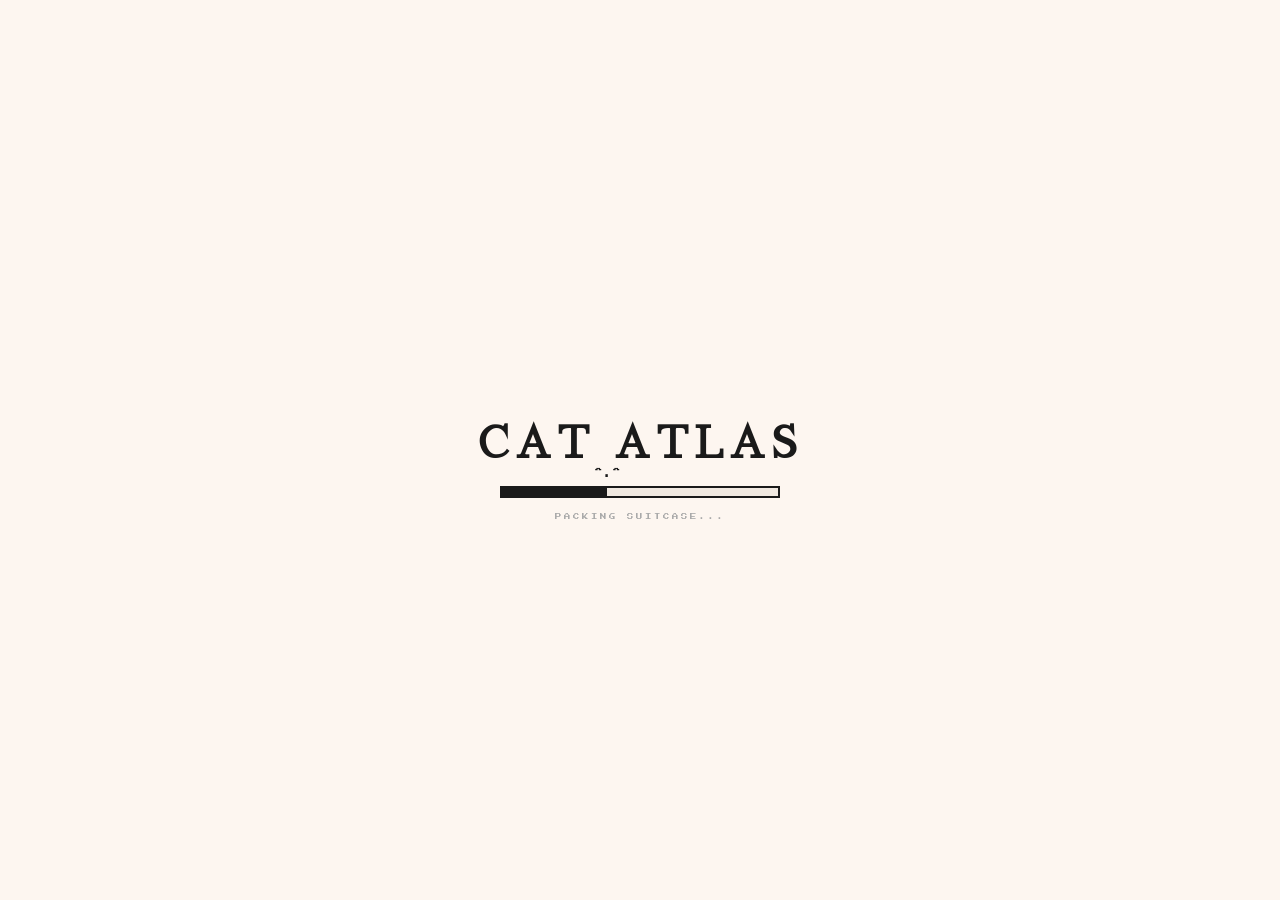
==== commit e9e87610: "Debugged everything since the site wasn't working" ====
--- a/index.html
+++ b/index.html
@@ -4,7 +4,7 @@
     <meta charset="UTF-8">
     <meta name="viewport" content="width=device-width, initial-scale=1.0">
     <title>CatAtlas</title>
-    <link href="https://fonts.googleapis.com/css2?family=Fredoka+One&family=Nunito:wght@400;700&display=swap" rel="stylesheet">
+    <link href="https://fonts.googleapis.com/css2?family=Press+Start+2P&family=Sawarabi+Mincho&display=swap" rel="stylesheet">
     <link rel="stylesheet" href="style.css">
 </head>
 <body>
@@ -12,16 +12,16 @@
     <div id="screen-loading" class="screen active">
         <div class="loading-inner">
             <div class="paw-trail">
-                <span class="paw" style="--d:0s">ฅ</span>
-                <span class="paw" style="--d:0.2s">ฅ</span>
-                <span class="paw" style="--d:0.4s">ฅ</span>
-                <span class="paw" style="-d:0.6s">ฅ</span>
-                <span class="paw" style="--d:0.8s">ฅ</span>
+                <span class="paw" style="--d:0s">*</span>
+                <span class="paw" style="--d:0.2s">*</span>
+                <span class="paw" style="--d:0.4s">*</span>
+                <span class="paw" style="--d:0.6s">*</span>
+                <span class="paw" style="--d:0.8s">*</span>
             </div>
             <h1 class="logo">CAT ATLAS</h1>
             <div class="loading-bar-wrap">
                 <div class="loading-bar" id="loadingBar"></div>
-                <div class="loading-cat" id="loadingCat">⚞ • ⚟</div>
+                <div class="loading-cat" id="loadingCat">^.^</div>
             </div>
             <p class="loading-text" id="loadingText">LOADING...</p>
         </div>
@@ -30,38 +30,40 @@
     <div id="screen-select" class="screen">
         <div class="select-inner">
             <h1 class="logo">CAT ATLAS</h1>
-            <p class="tagline">— choose your travel companion —</p>
+            <p class="tagline">choose your travel companion</p>
             <div class="cat-picker">
                 <div class="cat-option" data-cat="mochi" data-type="Adventurous" data-food="Tuna" data-img="mochi.png">
                     <div class="cat-avatar">
                         <img src="mochi.png" alt="Mochi">
                     </div>
                     <p class="cat-name">MOCHI</p>
-                    <p class="cat-desc">Adventurous · Loves Tuna</p>
+                    <p class="cat-desc">Adventurous</p>
+                    <p class="cat-desc">Loves Tuna</p>
                 </div>
                 <div class="cat-option" data-cat="soba" data-type="Curious" data-food="Salmon" data-img="soba.png">
                     <div class="cat-avatar">
                         <img src="soba.png" alt="Soba">
                     </div>
                     <p class="cat-name">SOBA</p>
-                    <p class="cat-desc">Curious · Loves Salmon</p>
+                    <p class="cat-desc">Curious</p>
+                    <p class="cat-desc">Loves Salmon</p>
                 </div>
                 <div class="cat-option" data-cat="yuzu" data-type="Brave" data-food="Chicken" data-img="yuzu.png">
                     <div class="cat-avatar">
                         <img src="yuzu.png" alt="Yuzu">
                     </div>
                     <p class="cat-name">YUZU</p>
-                    <p class="cat-desc">Brave · Loves Chicken</p>
+                    <p class="cat-desc">Brave</p>
+                    <p class="cat-desc">Loves Chicken</p>
                 </div>
             </div>
             <div id="selectedPreview" class="selected-preview hidden">
                 <p id="previewText"></p>
             </div>
-
-            <button id="selectCatBtn" disabled>▶ BEGIN JOURNEY</button>
+            <button id="selectCatBtn" disabled>BEGIN JOURNEY</button>
         </div>
     </div>
 
     <script src="app.js"></script>
 </body>
-</html>+</html>
--- a/style.css
+++ b/style.css
@@ -1,8 +1,4 @@
-* { 
-    margin: 0; 
-    padding: 0; 
-    box-sizing: border-box; 
-}
+* { margin: 0; padding: 0; box-sizing: border-box; }
 
 body {
     background: #fdf6f0;
@@ -22,10 +18,6 @@
     justify-content: center;
 }
 
-#screen-loading {
-    background: #fdf6f0;
-}
-
 .loading-inner {
     text-align: center;
     padding: 40px 20px;
@@ -37,26 +29,20 @@
 
 .paw-trail {
     display: flex;
-    gap: 6px;
+    gap: 8px;
     margin-bottom: 8px;
 }
 
 .paw {
-    font-size: 1.2rem;
+    font-size: 1rem;
     opacity: 0;
     animation: pawPop 1s ease-in-out infinite;
     animation-delay: var(--d);
 }
 
 @keyframes pawPop {
-    0%, 100% {
-        opacity: 0;
-        transform: translateY(4px) scale(0.8);
-    }
-    50% {
-        opacity: 1;
-        transform: translateY(0px) scale(1.1);
-    }
+    0%, 100% { opacity: 0; transform: translateY(4px) scale(0.8); }
+    50%       { opacity: 1; transform: translateY(0) scale(1.1); }
 }
 
 .logo {
@@ -64,13 +50,6 @@
     font-size: 2.6rem;
     letter-spacing: 6px;
     line-height: 1.2;
-}
-
-.logo-sub {
-    font-size: 0.45rem;
-    letter-spacing: 10px;
-    color: #aaa;
-    margin-top: -8px;
 }
 
 .loading-bar-wrap {
@@ -85,21 +64,28 @@
     height: 100%;
     background: #1a1a1a;
     width: 0%;
-    transition: width 0.35s ease;
+    transition: width 0.32s ease;
 }
 
 .loading-cat {
     position: absolute;
-    top: -18px;
+    top: -20px;
     left: 0%;
-    font-size: 1.2rem;
-    transition: left 0.35s ease;
+    font-size: 0.6rem;
+    letter-spacing: -1px;
+    transition: left 0.32s ease;
     transform: translateX(-50%);
+    white-space: nowrap;
+}
+
+.loading-text {
+    font-size: 0.4rem;
+    color: #aaa;
+    letter-spacing: 3px;
+    animation: blink 1s step-start infinite;
 }
 
 @keyframes blink { 50% { opacity: 0; } }
-
-#screen-select { background: #fdf6f0; }
 
 .select-inner {
     text-align: center;
@@ -107,15 +93,15 @@
     display: flex;
     flex-direction: column;
     align-items: center;
-    gap: 20px;
+    gap: 24px;
     width: 100%;
     max-width: 860px;
 }
 
-.select-tagline {
+.tagline {
     font-size: 0.38rem;
     color: #aaa;
-    letter-spacing: 3px;
+    letter-spacing: 4px;
 }
 
 .cat-picker {
@@ -134,36 +120,104 @@
     cursor: pointer;
     position: relative;
     overflow: hidden;
+    text-align: center;
     transition: border-color 0.2s, transform 0.2s, box-shadow 0.2s;
-    text-align: center;
 }
 
 .cat-option:hover {
     border-color: #1a1a1a;
-    transform: translateY(-6px);
-    box-shadow: 0 8px 0px #1a1a1a;
+    transform: translateY(-8px);
+    box-shadow: 0 8px 0 #1a1a1a;
 }
 
 .cat-option.selected {
     border-color: #1a1a1a;
-    transform: translateY(-6px);
-    box-shadow: 0 8px 0px #1a1a1a;
-    background: #fff8f4;
-}
-
-.cat-shine {
+    transform: translateY(-8px);
+    box-shadow: 0 8px 0 #1a1a1a;
+    background: #fffaf7;
+}
+
+.cat-option::before {
+    content: '';
     position: absolute;
-    top: -60%;
-    left: -60%;
-    width: 60%;
+    top: -50%;
+    left: -70%;
+    width: 50%;
     height: 200%;
-    background: rgba(255,255,255,0.4);
+    background: rgba(255,255,255,0.5);
     transform: rotate(25deg);
     transition: left 0.4s ease;
     pointer-events: none;
 }
 
-cat-option:hover .cat-shine {
-    left: 140%;
-}
-
+.cat-option:hover::before { left: 140%; }
+
+.cat-avatar {
+    width: 140px;
+    height: 140px;
+    border: 2px solid #1a1a1a;
+    overflow: hidden;
+    margin: 0 auto 14px;
+}
+
+.cat-avatar img {
+    width: 100%;
+    height: 100%;
+    object-fit: cover;
+    object-position: center;
+    display: block;
+    transition: transform 0.3s ease;
+}
+
+.cat-option:hover .cat-avatar img,
+.cat-option.selected .cat-avatar img {
+    transform: scale(1.08);
+}
+
+.cat-name {
+    font-size: 0.55rem;
+    letter-spacing: 3px;
+    margin-bottom: 8px;
+}
+
+.cat-desc {
+    font-size: 0.32rem;
+    color: #888;
+    line-height: 2.2;
+}
+
+.selected-preview {
+    font-size: 0.38rem;
+    color: #555;
+    letter-spacing: 1px;
+    line-height: 2.2;
+    border-left: 3px solid #1a1a1a;
+    padding-left: 14px;
+    text-align: left;
+    max-width: 500px;
+}
+
+.selected-preview.hidden { display: none; }
+
+#selectCatBtn {
+    background: #1a1a1a;
+    border: 2px solid #1a1a1a;
+    color: #fdf6f0;
+    font-family: 'Press Start 2P', monospace;
+    font-size: 0.5rem;
+    padding: 14px 36px;
+    cursor: pointer;
+    letter-spacing: 3px;
+    transition: background 0.15s, color 0.15s, transform 0.15s;
+}
+
+#selectCatBtn:hover:not(:disabled) {
+    background: #fdf6f0;
+    color: #1a1a1a;
+    transform: translateY(-2px);
+}
+
+#selectCatBtn:disabled {
+    opacity: 0.3;
+    cursor: not-allowed;
+}
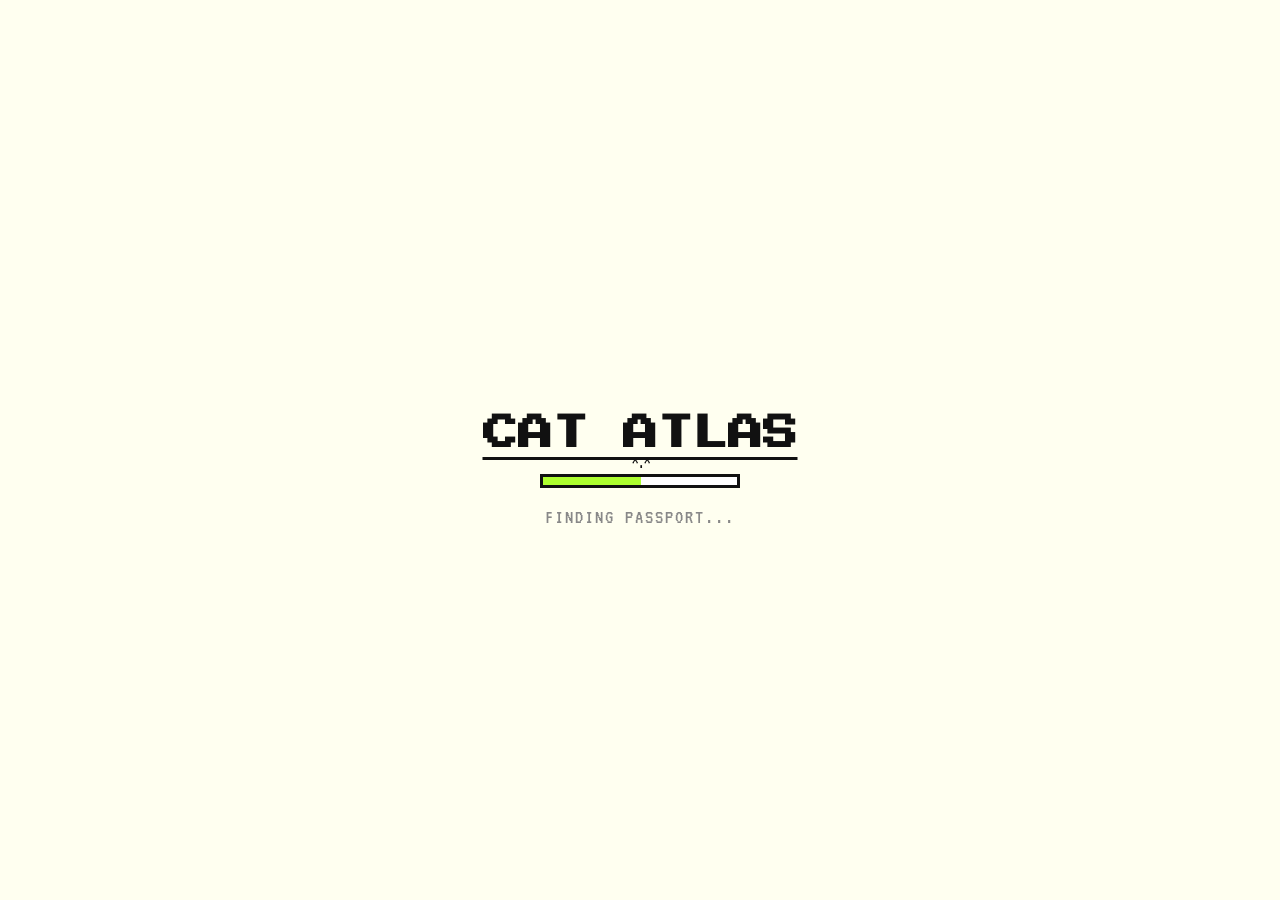
==== commit 2f77218e: "CHanged the styling" ====
--- a/index.html
+++ b/index.html
@@ -4,7 +4,7 @@
     <meta charset="UTF-8">
     <meta name="viewport" content="width=device-width, initial-scale=1.0">
     <title>CatAtlas</title>
-    <link href="https://fonts.googleapis.com/css2?family=Press+Start+2P&family=Sawarabi+Mincho&display=swap" rel="stylesheet">
+    <link href="https://fonts.googleapis.com/css2?family=VT323&family=Press+Start+2P&display=swap" rel="stylesheet">
     <link rel="stylesheet" href="style.css">
 </head>
 <body>
@@ -32,25 +32,25 @@
             <h1 class="logo">CAT ATLAS</h1>
             <p class="tagline">choose your travel companion</p>
             <div class="cat-picker">
-                <div class="cat-option" data-cat="mochi" data-type="Adventurous" data-food="Tuna" data-img="mochi.png">
+                <div class="cat-option" data-cat="mochi" data-type="Adventurous" data-food="Tuna" data-img="cat/mochi.png">
                     <div class="cat-avatar">
-                        <img src="mochi.png" alt="Mochi">
+                        <img src="cat/mochi.png" alt="Mochi">
                     </div>
                     <p class="cat-name">MOCHI</p>
                     <p class="cat-desc">Adventurous</p>
                     <p class="cat-desc">Loves Tuna</p>
                 </div>
-                <div class="cat-option" data-cat="soba" data-type="Curious" data-food="Salmon" data-img="soba.png">
+                <div class="cat-option" data-cat="soba" data-type="Curious" data-food="Salmon" data-img="cat/soba.png">
                     <div class="cat-avatar">
-                        <img src="soba.png" alt="Soba">
+                        <img src="cat/soba.png" alt="Soba">
                     </div>
                     <p class="cat-name">SOBA</p>
                     <p class="cat-desc">Curious</p>
                     <p class="cat-desc">Loves Salmon</p>
                 </div>
-                <div class="cat-option" data-cat="yuzu" data-type="Brave" data-food="Chicken" data-img="yuzu.png">
+                <div class="cat-option" data-cat="yuzu" data-type="Brave" data-food="Chicken" data-img="cat/yuzu.png">
                     <div class="cat-avatar">
-                        <img src="yuzu.png" alt="Yuzu">
+                        <img src="cat/yuzu.png" alt="Yuzu">
                     </div>
                     <p class="cat-name">YUZU</p>
                     <p class="cat-desc">Brave</p>
--- a/style.css
+++ b/style.css
@@ -1,223 +1,171 @@
 * { margin: 0; padding: 0; box-sizing: border-box; }
 
 body {
-    background: #fdf6f0;
-    font-family: 'Press Start 2P', monospace;
-    color: #1a1a1a;
+    background: #fffff0;
+    font-family: 'VT323', monospace;
+    color: #111;
     min-height: 100vh;
+    font-size: 20px;
 }
 
-.screen {
-    display: none;
-    min-height: 100vh;
-}
-
-.screen.active {
-    display: flex;
-    align-items: center;
-    justify-content: center;
-}
+.screen { display: none; min-height: 100vh; }
+.screen.active { display: flex; align-items: center; justify-content: center; }
 
 .loading-inner {
-    text-align: center;
-    padding: 40px 20px;
     display: flex;
     flex-direction: column;
     align-items: center;
-    gap: 16px;
+    gap: 18px;
+    padding: 40px 24px;
+    text-align: center;
 }
 
-.paw-trail {
-    display: flex;
-    gap: 8px;
-    margin-bottom: 8px;
-}
+.paw-trail { display: flex; gap: 8px; }
 
 .paw {
-    font-size: 1rem;
+    font-size: 1.4rem;
     opacity: 0;
-    animation: pawPop 1s ease-in-out infinite;
+    animation: pawPop 1.1s step-start infinite;
     animation-delay: var(--d);
+    color: #ff69b4;
 }
 
 @keyframes pawPop {
-    0%, 100% { opacity: 0; transform: translateY(4px) scale(0.8); }
-    50%       { opacity: 1; transform: translateY(0) scale(1.1); }
+    0%, 49% { opacity: 0; }
+    50%, 100% { opacity: 1; }
 }
 
 .logo {
-    font-family: 'Sawarabi Mincho', serif;
-    font-size: 2.6rem;
-    letter-spacing: 6px;
+    font-family: 'Press Start 2P', monospace;
+    font-size: 2.2rem;
+    color: #111;
     line-height: 1.2;
+    text-decoration: underline;
+    text-underline-offset: 6px;
 }
 
 .loading-bar-wrap {
-    width: 280px;
-    height: 12px;
-    border: 2px solid #1a1a1a;
+    width: 200px;
+    height: 14px;
+    border: 3px solid #111;
+    background: #fff;
     position: relative;
-    background: #f0e8e0;
 }
 
 .loading-bar {
     height: 100%;
-    background: #1a1a1a;
+    background: #adff2f;
     width: 0%;
-    transition: width 0.32s ease;
 }
 
 .loading-cat {
     position: absolute;
-    top: -20px;
+    top: -22px;
     left: 0%;
-    font-size: 0.6rem;
-    letter-spacing: -1px;
-    transition: left 0.32s ease;
+    font-size: 1rem;
     transform: translateX(-50%);
     white-space: nowrap;
 }
 
 .loading-text {
-    font-size: 0.4rem;
-    color: #aaa;
-    letter-spacing: 3px;
-    animation: blink 1s step-start infinite;
+    font-size: 1.3rem;
+    color: #888;
+    letter-spacing: 2px;
+    animation: blink 0.8s step-start infinite;
 }
 
 @keyframes blink { 50% { opacity: 0; } }
 
 .select-inner {
-    text-align: center;
-    padding: 40px 20px;
     display: flex;
     flex-direction: column;
     align-items: center;
     gap: 24px;
+    padding: 40px 20px;
     width: 100%;
-    max-width: 860px;
+    max-width: 780px;
+    text-align: center;
 }
 
 .tagline {
-    font-size: 0.38rem;
-    color: #aaa;
-    letter-spacing: 4px;
+    font-size: 1.2rem;
+    color: #888;
+    letter-spacing: 2px;
+    margin-top: -14px;
 }
 
 .cat-picker {
     display: flex;
-    flex-direction: row;
-    gap: 20px;
+    gap: 14px;
     justify-content: center;
     flex-wrap: wrap;
 }
 
 .cat-option {
-    border: 2px solid #ddd;
+    width: 175px;
+    border: 3px solid #111;
     background: #fff;
-    padding: 20px 16px;
-    width: 200px;
+    padding: 16px 12px 14px;
     cursor: pointer;
-    position: relative;
-    overflow: hidden;
     text-align: center;
-    transition: border-color 0.2s, transform 0.2s, box-shadow 0.2s;
 }
 
-.cat-option:hover {
-    border-color: #1a1a1a;
-    transform: translateY(-8px);
-    box-shadow: 0 8px 0 #1a1a1a;
-}
-
-.cat-option.selected {
-    border-color: #1a1a1a;
-    transform: translateY(-8px);
-    box-shadow: 0 8px 0 #1a1a1a;
-    background: #fffaf7;
-}
-
-.cat-option::before {
-    content: '';
-    position: absolute;
-    top: -50%;
-    left: -70%;
-    width: 50%;
-    height: 200%;
-    background: rgba(255,255,255,0.5);
-    transform: rotate(25deg);
-    transition: left 0.4s ease;
-    pointer-events: none;
-}
-
-.cat-option:hover::before { left: 140%; }
+.cat-option:hover { background: #ffff99; }
+.cat-option.selected { background: #ffff99; border-style: dashed; }
 
 .cat-avatar {
-    width: 140px;
-    height: 140px;
-    border: 2px solid #1a1a1a;
+    width: 110px;
+    height: 110px;
     overflow: hidden;
-    margin: 0 auto 14px;
+    margin: 0 auto 10px;
+    border: 2px solid #111;
 }
 
 .cat-avatar img {
-    width: 100%;
-    height: 100%;
+    width: 100%; height: 100%;
     object-fit: cover;
-    object-position: center;
     display: block;
-    transition: transform 0.3s ease;
 }
 
-.cat-option:hover .cat-avatar img,
-.cat-option.selected .cat-avatar img {
-    transform: scale(1.08);
-}
+.cat-option.selected .cat-avatar { border-style: dashed; }
 
 .cat-name {
+    font-family: 'Press Start 2P', monospace;
     font-size: 0.55rem;
-    letter-spacing: 3px;
-    margin-bottom: 8px;
+    letter-spacing: 2px;
+    margin-bottom: 6px;
 }
 
 .cat-desc {
-    font-size: 0.32rem;
-    color: #888;
-    line-height: 2.2;
+    font-size: 1.1rem;
+    color: #555;
+    line-height: 1.6;
 }
 
 .selected-preview {
-    font-size: 0.38rem;
-    color: #555;
-    letter-spacing: 1px;
-    line-height: 2.2;
-    border-left: 3px solid #1a1a1a;
-    padding-left: 14px;
+    font-size: 1.2rem;
+    color: #333;
+    line-height: 1.7;
+    border: 2px dashed #111;
+    padding: 10px 14px;
     text-align: left;
-    max-width: 500px;
+    max-width: 420px;
+    background: #fffde7;
+    font-family: 'Courier New', monospace;
 }
 
 .selected-preview.hidden { display: none; }
 
 #selectCatBtn {
-    background: #1a1a1a;
-    border: 2px solid #1a1a1a;
-    color: #fdf6f0;
     font-family: 'Press Start 2P', monospace;
-    font-size: 0.5rem;
-    padding: 14px 36px;
+    font-size: 0.55rem;
+    padding: 12px 28px;
+    background: #adff2f;
+    color: #111;
+    border: 3px solid #111;
     cursor: pointer;
-    letter-spacing: 3px;
-    transition: background 0.15s, color 0.15s, transform 0.15s;
+    letter-spacing: 1px;
 }
 
-#selectCatBtn:hover:not(:disabled) {
-    background: #fdf6f0;
-    color: #1a1a1a;
-    transform: translateY(-2px);
-}
-
-#selectCatBtn:disabled {
-    opacity: 0.3;
-    cursor: not-allowed;
-}
+#selectCatBtn:hover:not(:disabled) { background: #ff69b4; color: #fff; }
+#selectCatBtn:disabled { opacity: 0.3; cursor: not-allowed; }
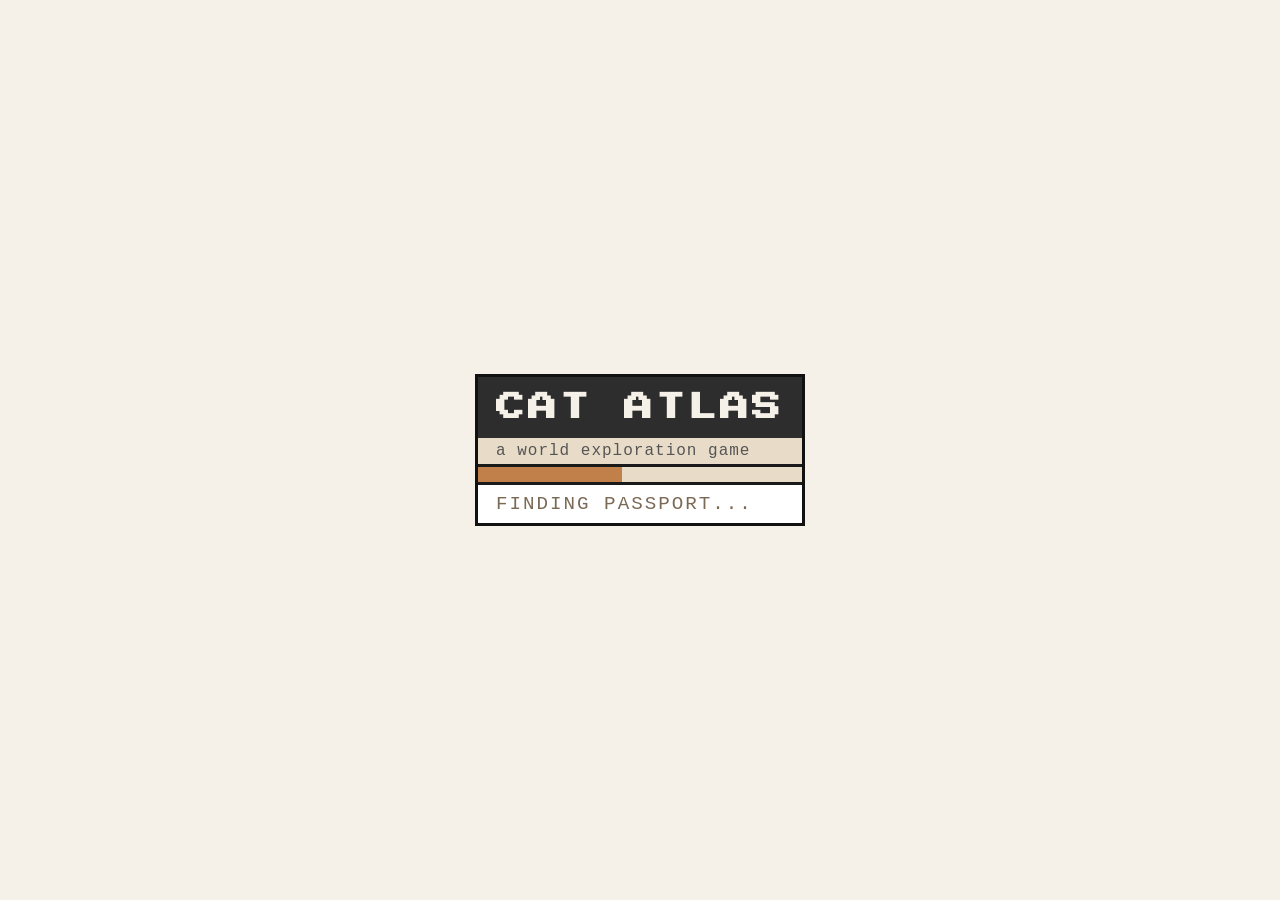
==== commit bd973a7a: "Fixed the layout for the photo" ====
--- a/index.html
+++ b/index.html
@@ -11,17 +11,10 @@
 
     <div id="screen-loading" class="screen active">
         <div class="loading-inner">
-            <div class="paw-trail">
-                <span class="paw" style="--d:0s">*</span>
-                <span class="paw" style="--d:0.2s">*</span>
-                <span class="paw" style="--d:0.4s">*</span>
-                <span class="paw" style="--d:0.6s">*</span>
-                <span class="paw" style="--d:0.8s">*</span>
-            </div>
             <h1 class="logo">CAT ATLAS</h1>
+            <p class="loading-sub">a world exploration game</p>
             <div class="loading-bar-wrap">
                 <div class="loading-bar" id="loadingBar"></div>
-                <div class="loading-cat" id="loadingCat">^.^</div>
             </div>
             <p class="loading-text" id="loadingText">LOADING...</p>
         </div>
--- a/style.css
+++ b/style.css
@@ -1,9 +1,9 @@
 * { margin: 0; padding: 0; box-sizing: border-box; }
 
 body {
-    background: #fffff0;
+    background: #f5f0e8;
     font-family: 'VT323', monospace;
-    color: #111;
+    color: #1a1a1a;
     min-height: 100vh;
     font-size: 20px;
 }
@@ -14,64 +14,53 @@
 .loading-inner {
     display: flex;
     flex-direction: column;
-    align-items: center;
-    gap: 18px;
-    padding: 40px 24px;
-    text-align: center;
+    align-items: flex-start;
+    gap: 0;
+    background: #fff;
+    border: 3px solid #111;
+    min-width: 300px;
 }
 
-.paw-trail { display: flex; gap: 8px; }
-
-.paw {
-    font-size: 1.4rem;
-    opacity: 0;
-    animation: pawPop 1.1s step-start infinite;
-    animation-delay: var(--d);
-    color: #ff69b4;
+.loading-inner .logo {
+    background: #2d2d2d;
+    color: #f5f0e8;
+    font-family: 'Press Start 2P', monospace;
+    font-size: 1.8rem;
+    padding: 12px 18px;
+    display: block;
+    width: 100%;
+    letter-spacing: 3px;
+    line-height: 1.3;
 }
 
-@keyframes pawPop {
-    0%, 49% { opacity: 0; }
-    50%, 100% { opacity: 1; }
-}
-
-.logo {
-    font-family: 'Press Start 2P', monospace;
-    font-size: 2.2rem;
-    color: #111;
-    line-height: 1.2;
-    text-decoration: underline;
-    text-underline-offset: 6px;
+.loading-sub {
+    font-family: 'Courier New', monospace;
+    font-size: 1rem;
+    color: #555;
+    background: #e8dcc8;
+    border-bottom: 3px solid #1a1a1a;
+    padding: 4px 18px;
+    width: 100%;
+    letter-spacing: 1px;
 }
 
 .loading-bar-wrap {
-    width: 200px;
-    height: 14px;
-    border: 3px solid #111;
-    background: #fff;
-    position: relative;
+    width: 100%;
+    height: 18px;
+    border-bottom: 3px solid #1a1a1a;
+    background: #e8dcc8;
 }
 
-.loading-bar {
-    height: 100%;
-    background: #adff2f;
-    width: 0%;
-}
-
-.loading-cat {
-    position: absolute;
-    top: -22px;
-    left: 0%;
-    font-size: 1rem;
-    transform: translateX(-50%);
-    white-space: nowrap;
-}
+.loading-bar { height: 100%; background: #c17f4a; width: 0%; }
 
 .loading-text {
-    font-size: 1.3rem;
-    color: #888;
+    font-size: 1.2rem;
+    color: #7a6a55;
     letter-spacing: 2px;
+    padding: 8px 18px;
+    font-family: 'Courier New', monospace;
     animation: blink 0.8s step-start infinite;
+    width: 100%;
 }
 
 @keyframes blink { 50% { opacity: 0; } }
@@ -79,78 +68,91 @@
 .select-inner {
     display: flex;
     flex-direction: column;
-    align-items: center;
-    gap: 24px;
-    padding: 40px 20px;
+    align-items: flex-start;
+    gap: 0;
+    padding: 0;
     width: 100%;
-    max-width: 780px;
-    text-align: center;
+    max-width: 820px;
+}
+
+.select-inner .logo {
+    font-family: 'Press Start 2P', monospace;
+    font-size: 1.6rem;
+    color: #f5f0e8;
+    background: #2d2d2d;
+    padding: 10px 18px;
+    display: block;
+    width: 100%;
+    text-align: left;
+    letter-spacing: 2px;
 }
 
 .tagline {
-    font-size: 1.2rem;
-    color: #888;
+    font-size: 1.1rem;
+    color: #555;
     letter-spacing: 2px;
-    margin-top: -14px;
+    background: #e8dcc8;
+    border: 3px solid #1a1a1a;
+    border-top: none;
+    padding: 4px 18px;
+    width: 100%;
+    font-family: 'Courier New', monospace;
 }
 
 .cat-picker {
     display: flex;
-    gap: 14px;
-    justify-content: center;
+    gap: 0;
+    justify-content: flex-start;
     flex-wrap: wrap;
+    border: 3px solid #1a1a1a;
+    border-top: none;
+    width: 100%;
+    background: #faf7f2;
 }
 
 .cat-option {
-    width: 175px;
-    border: 3px solid #111;
-    background: #fff;
-    padding: 16px 12px 14px;
+    flex: 1;
+    min-width: 160px;
+    border-right: 3px solid #1a1a1a;
+    background: #faf7f2;
+    padding: 18px 14px 14px;
     cursor: pointer;
     text-align: center;
 }
 
-.cat-option:hover { background: #ffff99; }
-.cat-option.selected { background: #ffff99; border-style: dashed; }
+.cat-option:last-child { border-right: none; }
+.cat-option:hover { background: #ede5d8; }
+.cat-option.selected { background: #e8dcc8; }
+.cat-option.selected .cat-name { text-decoration: underline; color: #c17f4a; }
 
 .cat-avatar {
-    width: 110px;
-    height: 110px;
+    width: 100px;
+    height: 100px;
     overflow: hidden;
     margin: 0 auto 10px;
-    border: 2px solid #111;
+    border: 2px solid #1a1a1a;
 }
 
-.cat-avatar img {
-    width: 100%; height: 100%;
-    object-fit: cover;
-    display: block;
-}
-
-.cat-option.selected .cat-avatar { border-style: dashed; }
+.cat-avatar img { width: 100%; height: 100%; object-fit: cover; display: block; }
 
 .cat-name {
     font-family: 'Press Start 2P', monospace;
-    font-size: 0.55rem;
+    font-size: 0.5rem;
     letter-spacing: 2px;
     margin-bottom: 6px;
 }
 
-.cat-desc {
-    font-size: 1.1rem;
-    color: #555;
-    line-height: 1.6;
-}
+.cat-desc { font-size: 1rem; color: #555; line-height: 1.6; font-family: 'Courier New', monospace; }
 
 .selected-preview {
-    font-size: 1.2rem;
+    font-size: 1.1rem;
     color: #333;
-    line-height: 1.7;
-    border: 2px dashed #111;
-    padding: 10px 14px;
-    text-align: left;
-    max-width: 420px;
-    background: #fffde7;
+    line-height: 1.8;
+    border: 3px solid #1a1a1a;
+    border-top: none;
+    padding: 10px 18px;
+    width: 100%;
+    background: #e8dcc8;
     font-family: 'Courier New', monospace;
 }
 
@@ -158,14 +160,17 @@
 
 #selectCatBtn {
     font-family: 'Press Start 2P', monospace;
-    font-size: 0.55rem;
-    padding: 12px 28px;
-    background: #adff2f;
-    color: #111;
-    border: 3px solid #111;
+    font-size: 0.5rem;
+    padding: 12px 0;
+    background: #c17f4a;
+    color: #f5f0e8;
+    border: 3px solid #1a1a1a;
+    border-top: none;
     cursor: pointer;
     letter-spacing: 1px;
+    width: 100%;
+    display: block;
 }
 
-#selectCatBtn:hover:not(:disabled) { background: #ff69b4; color: #fff; }
-#selectCatBtn:disabled { opacity: 0.3; cursor: not-allowed; }
+#selectCatBtn:hover:not(:disabled) { background: #2d2d2d; color: #f5f0e8; }
+#selectCatBtn:disabled { opacity: 0.3; cursor: not-allowed; background: #ccc; }
